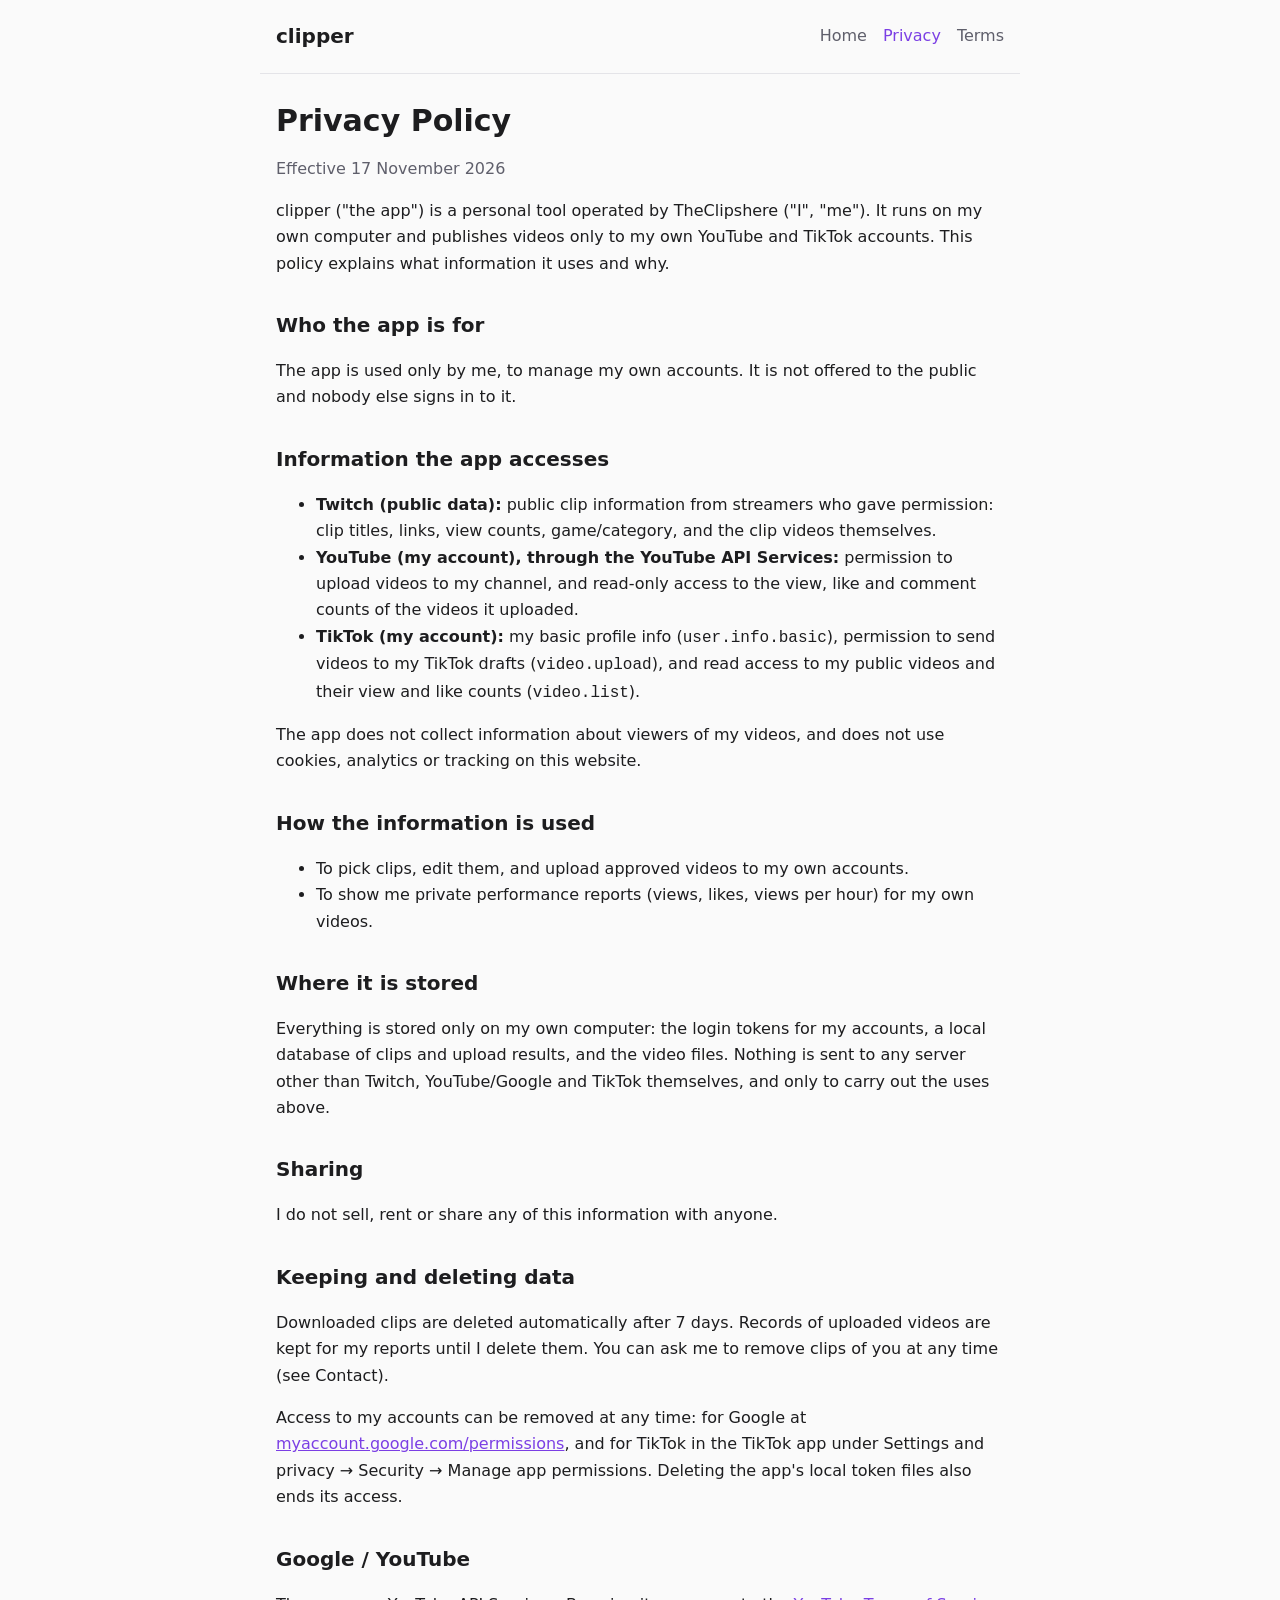
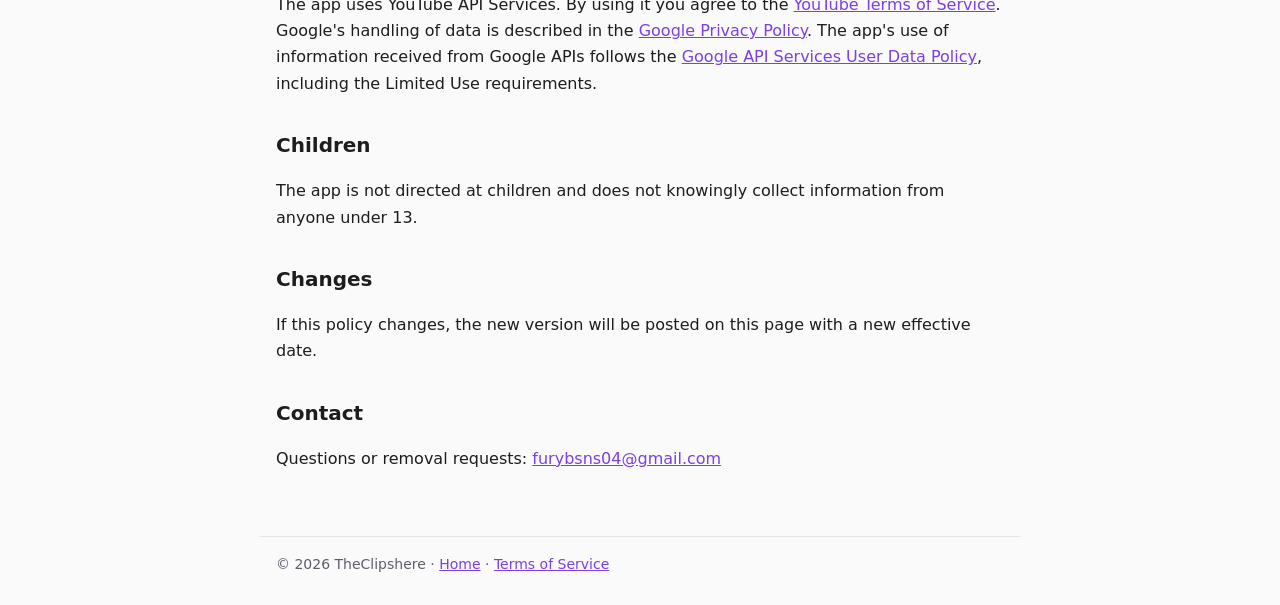
==== privacy.html @ 3a2ca2d0 "Add files via upload" ====
<!doctype html>
<html lang="en">
<head>
<meta charset="utf-8">
<meta name="viewport" content="width=device-width, initial-scale=1">
<title>Privacy Policy · clipper</title>
<link rel="stylesheet" href="style.css">
</head>
<body>
<header>
  <a class="brand" href="index.html">clipper</a>
  <nav><a href="index.html">Home</a><a href="privacy.html" aria-current="page">Privacy</a><a href="terms.html">Terms</a></nav>
</header>
<main>
  <h1>Privacy Policy</h1>
  <p class="muted">Effective 17 November 2026</p>

  <p>clipper ("the app") is a personal tool operated by TheClipshere ("I", "me"). It runs on my own
    computer and publishes videos only to my own YouTube and TikTok accounts. This policy explains
    what information it uses and why.</p>

  <h2>Who the app is for</h2>
  <p>The app is used only by me, to manage my own accounts. It is not offered to the public and
    nobody else signs in to it.</p>

  <h2>Information the app accesses</h2>
  <ul>
    <li><b>Twitch (public data):</b> public clip information from streamers who gave permission:
      clip titles, links, view counts, game/category, and the clip videos themselves.</li>
    <li><b>YouTube (my account), through the YouTube API Services:</b> permission to upload videos
      to my channel, and read-only access to the view, like and comment counts of the videos it uploaded.</li>
    <li><b>TikTok (my account):</b> my basic profile info (<code>user.info.basic</code>), permission to
      send videos to my TikTok drafts (<code>video.upload</code>), and read access to my public videos
      and their view and like counts (<code>video.list</code>).</li>
  </ul>
  <p>The app does not collect information about viewers of my videos, and does not use cookies,
    analytics or tracking on this website.</p>

  <h2>How the information is used</h2>
  <ul>
    <li>To pick clips, edit them, and upload approved videos to my own accounts.</li>
    <li>To show me private performance reports (views, likes, views per hour) for my own videos.</li>
  </ul>

  <h2>Where it is stored</h2>
  <p>Everything is stored only on my own computer: the login tokens for my accounts, a local
    database of clips and upload results, and the video files. Nothing is sent to any server other
    than Twitch, YouTube/Google and TikTok themselves, and only to carry out the uses above.</p>

  <h2>Sharing</h2>
  <p>I do not sell, rent or share any of this information with anyone.</p>

  <h2>Keeping and deleting data</h2>
  <p>Downloaded clips are deleted automatically after 7 days. Records of uploaded videos are kept
    for my reports until I delete them. You can ask me to remove clips of you at any time (see Contact).</p>
  <p>Access to my accounts can be removed at any time: for Google at
    <a href="https://myaccount.google.com/permissions">myaccount.google.com/permissions</a>, and for
    TikTok in the TikTok app under Settings and privacy → Security → Manage app permissions.
    Deleting the app's local token files also ends its access.</p>

  <h2>Google / YouTube</h2>
  <p>The app uses YouTube API Services. By using it you agree to the
    <a href="https://www.youtube.com/t/terms">YouTube Terms of Service</a>. Google's handling of data is
    described in the <a href="https://policies.google.com/privacy">Google Privacy Policy</a>. The app's use of
    information received from Google APIs follows the
    <a href="https://developers.google.com/terms/api-services-user-data-policy">Google API Services User Data Policy</a>,
    including the Limited Use requirements.</p>

  <h2>Children</h2>
  <p>The app is not directed at children and does not knowingly collect information from anyone under 13.</p>

  <h2>Changes</h2>
  <p>If this policy changes, the new version will be posted on this page with a new effective date.</p>

  <h2>Contact</h2>
  <p>Questions or removal requests: <a href="mailto:furybsns04@gmail.com">furybsns04@gmail.com</a></p>
</main>
<footer>© 2026 TheClipshere · <a href="index.html">Home</a> · <a href="terms.html">Terms of Service</a></footer>
</body>
</html>
---- style.css ----
:root{--bg:#fafafa;--card:#fff;--ink:#1d1d1f;--muted:#5f5f6b;--line:#e4e4e8;--acc:#7b3fe4}
@media (prefers-color-scheme:dark){:root{--bg:#141417;--card:#1c1c21;--ink:#ececf1;--muted:#a0a0ab;--line:#2c2c33;--acc:#a98bff}}
*{box-sizing:border-box}
body{margin:0;background:var(--bg);color:var(--ink);font:16px/1.65 system-ui,-apple-system,"Segoe UI",Arial,sans-serif}
header,main,footer{max-width:760px;margin:0 auto;padding:0 16px}
header{display:flex;justify-content:space-between;align-items:center;padding-top:20px;padding-bottom:20px;border-bottom:1px solid var(--line);flex-wrap:wrap;gap:8px}
header a.brand{font-weight:700;font-size:20px;color:var(--ink);text-decoration:none}
nav a{margin-left:16px;color:var(--muted);text-decoration:none}
nav a:hover,nav a[aria-current]{color:var(--acc)}
main{padding-top:28px;padding-bottom:48px}
h1{font-size:30px;line-height:1.25;margin:0 0 8px}
h2{font-size:20px;margin:32px 0 8px}
p,li{color:var(--ink)}
.muted{color:var(--muted)}
.card{background:var(--card);border:1px solid var(--line);border-radius:12px;padding:18px 20px;margin:18px 0}
a{color:var(--acc)}
footer{border-top:1px solid var(--line);padding-top:16px;padding-bottom:32px;color:var(--muted);font-size:14px}
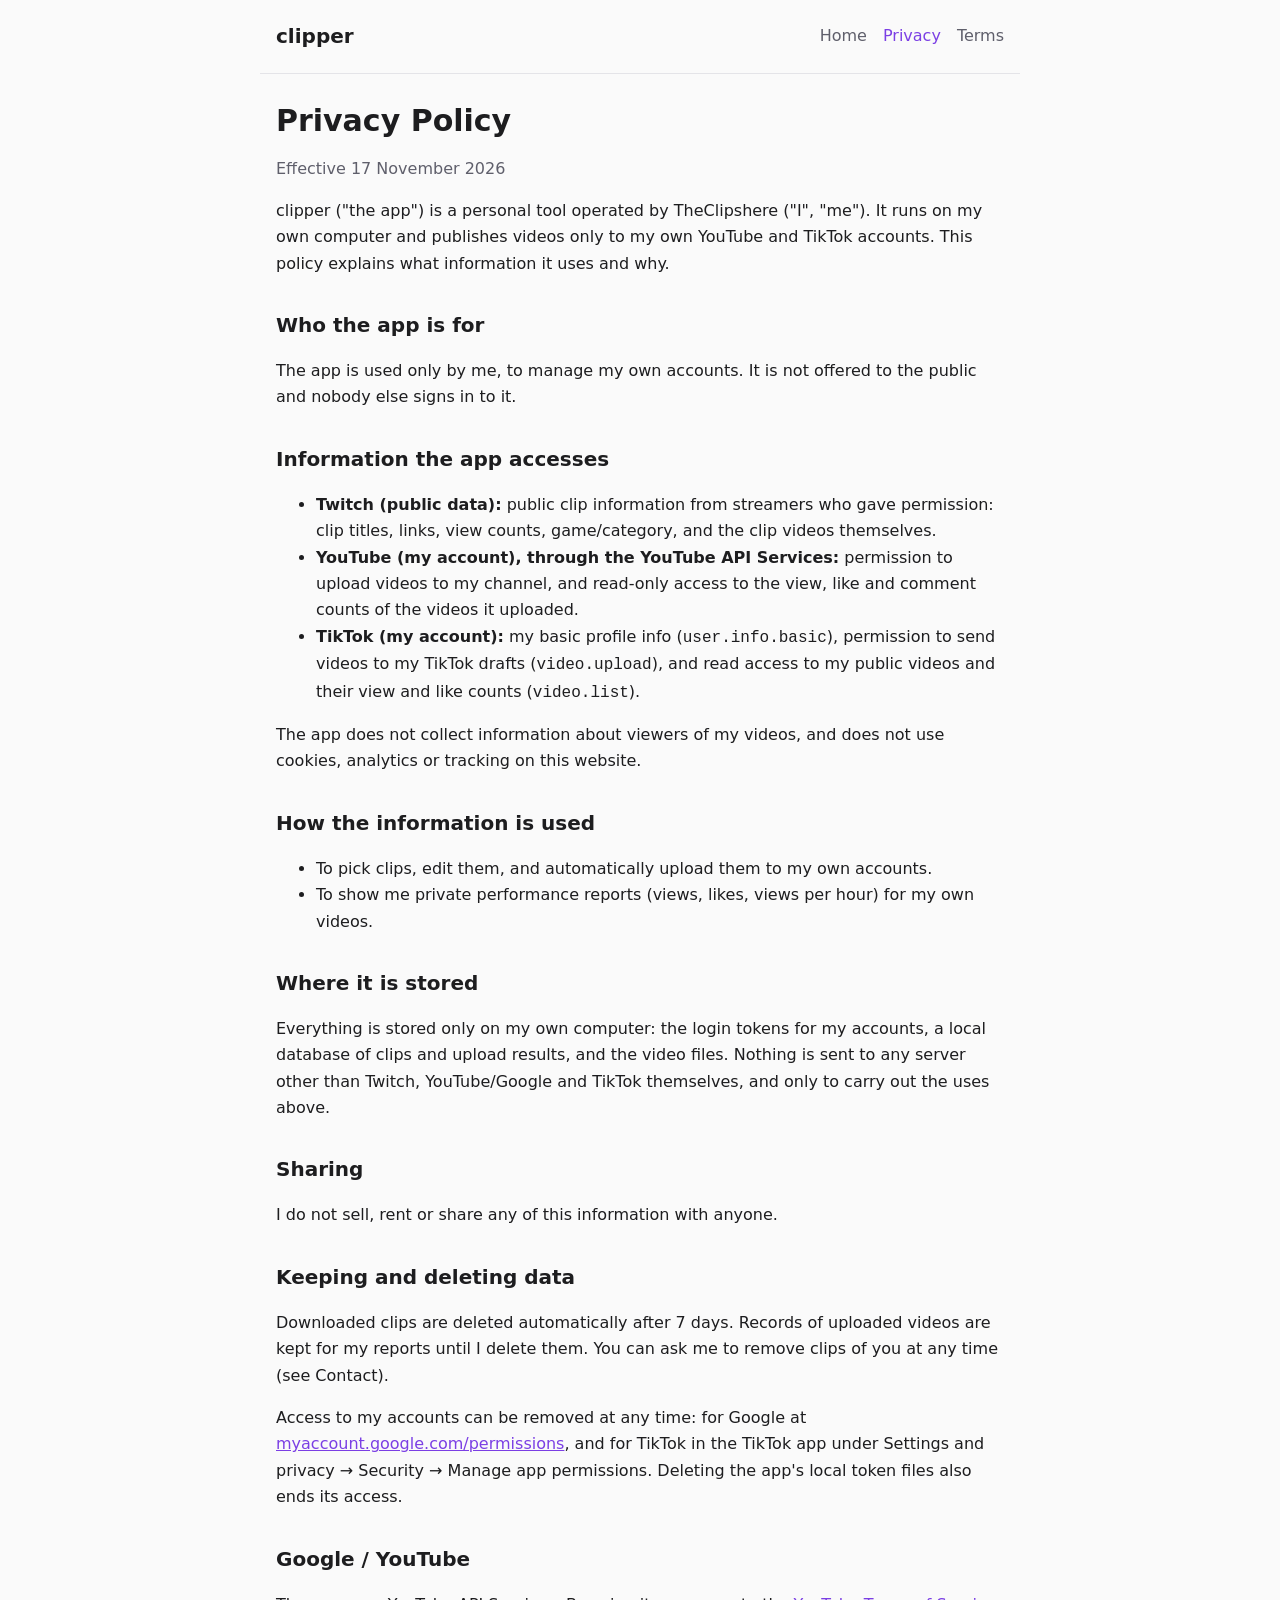
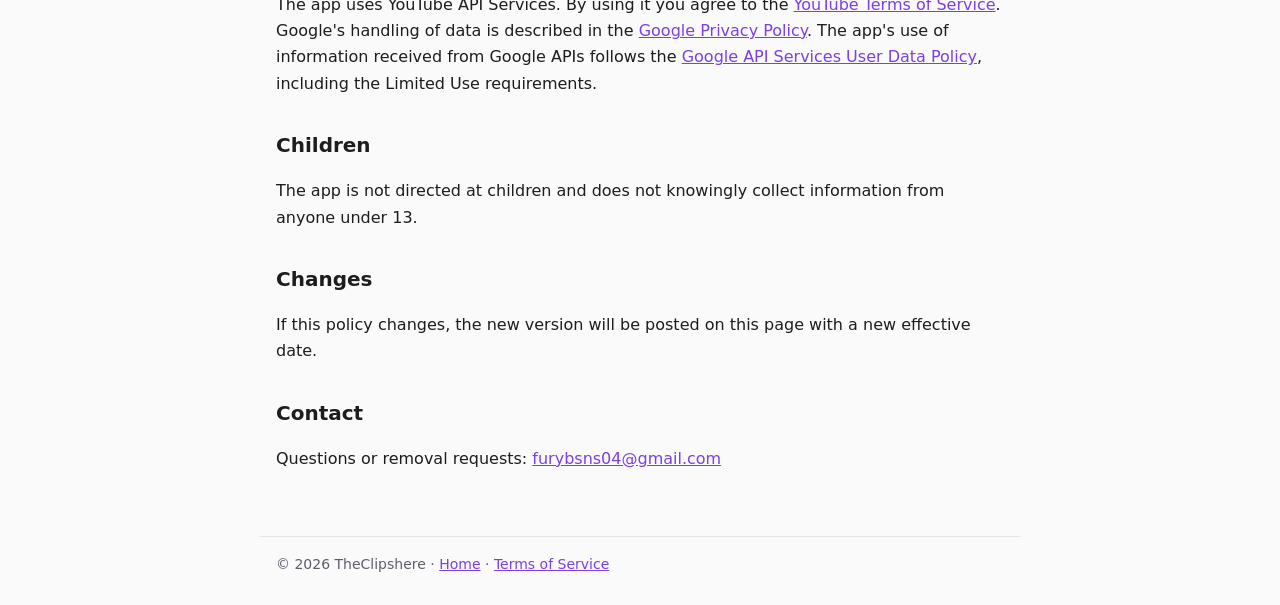
==== commit 4a741ea3: "Add files via upload" ====
--- a/privacy.html
+++ b/privacy.html
@@ -1,80 +1,80 @@
-<!doctype html>
-<html lang="en">
-<head>
-<meta charset="utf-8">
-<meta name="viewport" content="width=device-width, initial-scale=1">
-<title>Privacy Policy · clipper</title>
-<link rel="stylesheet" href="style.css">
-</head>
-<body>
-<header>
-  <a class="brand" href="index.html">clipper</a>
-  <nav><a href="index.html">Home</a><a href="privacy.html" aria-current="page">Privacy</a><a href="terms.html">Terms</a></nav>
-</header>
-<main>
-  <h1>Privacy Policy</h1>
-  <p class="muted">Effective 17 November 2026</p>
-
-  <p>clipper ("the app") is a personal tool operated by TheClipshere ("I", "me"). It runs on my own
-    computer and publishes videos only to my own YouTube and TikTok accounts. This policy explains
-    what information it uses and why.</p>
-
-  <h2>Who the app is for</h2>
-  <p>The app is used only by me, to manage my own accounts. It is not offered to the public and
-    nobody else signs in to it.</p>
-
-  <h2>Information the app accesses</h2>
-  <ul>
-    <li><b>Twitch (public data):</b> public clip information from streamers who gave permission:
-      clip titles, links, view counts, game/category, and the clip videos themselves.</li>
-    <li><b>YouTube (my account), through the YouTube API Services:</b> permission to upload videos
-      to my channel, and read-only access to the view, like and comment counts of the videos it uploaded.</li>
-    <li><b>TikTok (my account):</b> my basic profile info (<code>user.info.basic</code>), permission to
-      send videos to my TikTok drafts (<code>video.upload</code>), and read access to my public videos
-      and their view and like counts (<code>video.list</code>).</li>
-  </ul>
-  <p>The app does not collect information about viewers of my videos, and does not use cookies,
-    analytics or tracking on this website.</p>
-
-  <h2>How the information is used</h2>
-  <ul>
-    <li>To pick clips, edit them, and upload approved videos to my own accounts.</li>
-    <li>To show me private performance reports (views, likes, views per hour) for my own videos.</li>
-  </ul>
-
-  <h2>Where it is stored</h2>
-  <p>Everything is stored only on my own computer: the login tokens for my accounts, a local
-    database of clips and upload results, and the video files. Nothing is sent to any server other
-    than Twitch, YouTube/Google and TikTok themselves, and only to carry out the uses above.</p>
-
-  <h2>Sharing</h2>
-  <p>I do not sell, rent or share any of this information with anyone.</p>
-
-  <h2>Keeping and deleting data</h2>
-  <p>Downloaded clips are deleted automatically after 7 days. Records of uploaded videos are kept
-    for my reports until I delete them. You can ask me to remove clips of you at any time (see Contact).</p>
-  <p>Access to my accounts can be removed at any time: for Google at
-    <a href="https://myaccount.google.com/permissions">myaccount.google.com/permissions</a>, and for
-    TikTok in the TikTok app under Settings and privacy → Security → Manage app permissions.
-    Deleting the app's local token files also ends its access.</p>
-
-  <h2>Google / YouTube</h2>
-  <p>The app uses YouTube API Services. By using it you agree to the
-    <a href="https://www.youtube.com/t/terms">YouTube Terms of Service</a>. Google's handling of data is
-    described in the <a href="https://policies.google.com/privacy">Google Privacy Policy</a>. The app's use of
-    information received from Google APIs follows the
-    <a href="https://developers.google.com/terms/api-services-user-data-policy">Google API Services User Data Policy</a>,
-    including the Limited Use requirements.</p>
-
-  <h2>Children</h2>
-  <p>The app is not directed at children and does not knowingly collect information from anyone under 13.</p>
-
-  <h2>Changes</h2>
-  <p>If this policy changes, the new version will be posted on this page with a new effective date.</p>
-
-  <h2>Contact</h2>
-  <p>Questions or removal requests: <a href="mailto:furybsns04@gmail.com">furybsns04@gmail.com</a></p>
-</main>
-<footer>© 2026 TheClipshere · <a href="index.html">Home</a> · <a href="terms.html">Terms of Service</a></footer>
-</body>
-</html>
+<!doctype html>
+<html lang="en">
+<head>
+<meta charset="utf-8">
+<meta name="viewport" content="width=device-width, initial-scale=1">
+<title>Privacy Policy · clipper</title>
+<link rel="stylesheet" href="style.css">
+</head>
+<body>
+<header>
+  <a class="brand" href="index.html">clipper</a>
+  <nav><a href="index.html">Home</a><a href="privacy.html" aria-current="page">Privacy</a><a href="terms.html">Terms</a></nav>
+</header>
+<main>
+  <h1>Privacy Policy</h1>
+  <p class="muted">Effective 17 November 2026</p>
+
+  <p>clipper ("the app") is a personal tool operated by TheClipshere ("I", "me"). It runs on my own
+    computer and publishes videos only to my own YouTube and TikTok accounts. This policy explains
+    what information it uses and why.</p>
+
+  <h2>Who the app is for</h2>
+  <p>The app is used only by me, to manage my own accounts. It is not offered to the public and
+    nobody else signs in to it.</p>
+
+  <h2>Information the app accesses</h2>
+  <ul>
+    <li><b>Twitch (public data):</b> public clip information from streamers who gave permission:
+      clip titles, links, view counts, game/category, and the clip videos themselves.</li>
+    <li><b>YouTube (my account), through the YouTube API Services:</b> permission to upload videos
+      to my channel, and read-only access to the view, like and comment counts of the videos it uploaded.</li>
+    <li><b>TikTok (my account):</b> my basic profile info (<code>user.info.basic</code>), permission to
+      send videos to my TikTok drafts (<code>video.upload</code>), and read access to my public videos
+      and their view and like counts (<code>video.list</code>).</li>
+  </ul>
+  <p>The app does not collect information about viewers of my videos, and does not use cookies,
+    analytics or tracking on this website.</p>
+
+  <h2>How the information is used</h2>
+  <ul>
+    <li>To pick clips, edit them, and automatically upload them to my own accounts.</li>
+    <li>To show me private performance reports (views, likes, views per hour) for my own videos.</li>
+  </ul>
+
+  <h2>Where it is stored</h2>
+  <p>Everything is stored only on my own computer: the login tokens for my accounts, a local
+    database of clips and upload results, and the video files. Nothing is sent to any server other
+    than Twitch, YouTube/Google and TikTok themselves, and only to carry out the uses above.</p>
+
+  <h2>Sharing</h2>
+  <p>I do not sell, rent or share any of this information with anyone.</p>
+
+  <h2>Keeping and deleting data</h2>
+  <p>Downloaded clips are deleted automatically after 7 days. Records of uploaded videos are kept
+    for my reports until I delete them. You can ask me to remove clips of you at any time (see Contact).</p>
+  <p>Access to my accounts can be removed at any time: for Google at
+    <a href="https://myaccount.google.com/permissions">myaccount.google.com/permissions</a>, and for
+    TikTok in the TikTok app under Settings and privacy → Security → Manage app permissions.
+    Deleting the app's local token files also ends its access.</p>
+
+  <h2>Google / YouTube</h2>
+  <p>The app uses YouTube API Services. By using it you agree to the
+    <a href="https://www.youtube.com/t/terms">YouTube Terms of Service</a>. Google's handling of data is
+    described in the <a href="https://policies.google.com/privacy">Google Privacy Policy</a>. The app's use of
+    information received from Google APIs follows the
+    <a href="https://developers.google.com/terms/api-services-user-data-policy">Google API Services User Data Policy</a>,
+    including the Limited Use requirements.</p>
+
+  <h2>Children</h2>
+  <p>The app is not directed at children and does not knowingly collect information from anyone under 13.</p>
+
+  <h2>Changes</h2>
+  <p>If this policy changes, the new version will be posted on this page with a new effective date.</p>
+
+  <h2>Contact</h2>
+  <p>Questions or removal requests: <a href="mailto:furybsns04@gmail.com">furybsns04@gmail.com</a></p>
+</main>
+<footer>© 2026 TheClipshere · <a href="index.html">Home</a> · <a href="terms.html">Terms of Service</a></footer>
+</body>
+</html>
